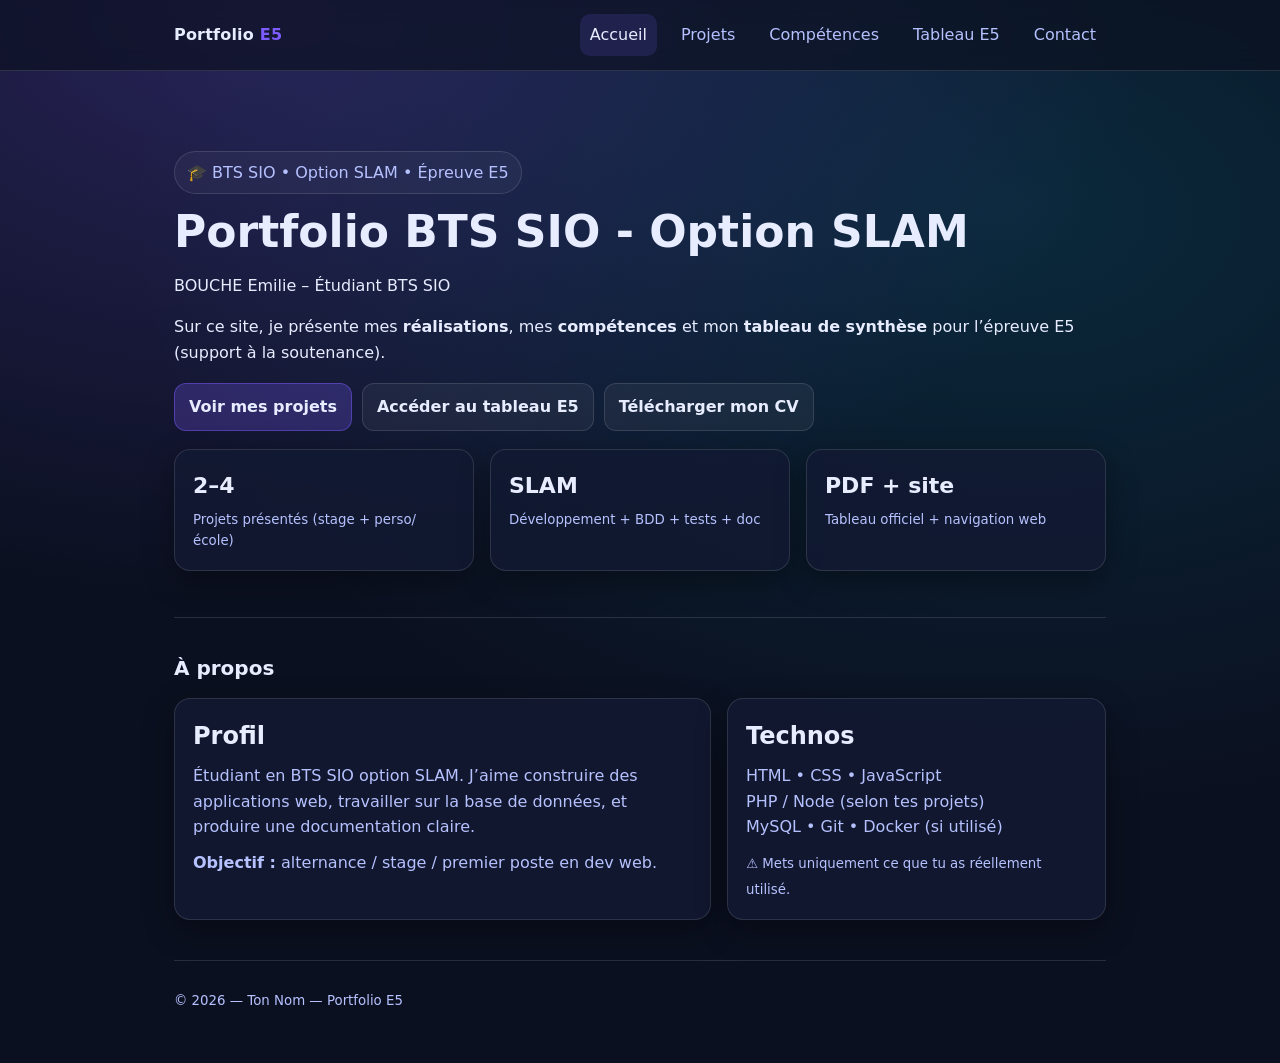
==== index.html @ 7d144c3a "Add files via upload" ====
<!doctype html>
<html lang="fr">
<head>
  <meta charset="utf-8" />
  <meta name="viewport" content="width=device-width,initial-scale=1" />
  <title>Portfolio E5 — BTS SIO SLAM</title>
  <link rel="stylesheet" href="assets/css/style.css" />
  <script defer src="assets/js/main.js"></script>
</head>
<body>
  <header class="nav">
    <div class="nav-inner">
      <div class="brand">Portfolio <span>E5</span></div>
      <nav class="menu">
        <a href="index.html">Accueil</a>
        <a href="projets.html">Projets</a>
        <a href="competences.html">Compétences</a>
        <a href="tableau.html">Tableau E5</a>
        <a href="contact.html">Contact</a>
      </nav>
    </div>
  </header>

  <main class="container">
    <section class="hero">
      <div class="badge">🎓 BTS SIO • Option SLAM • Épreuve E5</div>
     <h1>Portfolio BTS SIO - Option SLAM</h1>
<p>BOUCHE Emilie – Étudiant BTS SIO</p>
        Sur ce site, je présente mes <b>réalisations</b>, mes <b>compétences</b> et mon <b>tableau de synthèse</b>
        pour l’épreuve E5 (support à la soutenance).
      </p>
      <div class="actions">
        <a class="btn primary" href="projets.html">Voir mes projets</a>
        <a class="btn" href="tableau.html">Accéder au tableau E5</a>
        <a class="btn" href="assets/docs/cv.pdf" target="_blank" rel="noopener">Télécharger mon CV</a>
      </div>

      <div class="grid kpis">
        <div class="card kpi">
          <strong>2–4</strong>
          <small>Projets présentés (stage + perso/école)</small>
        </div>
        <div class="card kpi">
          <strong>SLAM</strong>
          <small>Développement + BDD + tests + doc</small>
        </div>
        <div class="card kpi">
          <strong>PDF + site</strong>
          <small>Tableau officiel + navigation web</small>
        </div>
      </div>
    </section>

    <div class="hr"></div>

    <section>
      <h2 class="section-title">À propos</h2>
      <div class="grid two-cols">
        <div class="card left">
          <h2>Profil</h2>
          <p>
            Étudiant en BTS SIO option SLAM. J’aime construire des applications web, travailler sur la base de données,
            et produire une documentation claire.
          </p>
          <p style="margin-top:10px">
            <b>Objectif :</b> alternance / stage / premier poste en dev web.
          </p>
        </div>
        <div class="card right">
          <h2>Technos</h2>
          <p>HTML • CSS • JavaScript</p>
          <p>PHP / Node (selon tes projets)</p>
          <p>MySQL • Git • Docker (si utilisé)</p>
          <p style="margin-top:10px"><small>⚠️ Mets uniquement ce que tu as réellement utilisé.</small></p>
        </div>
      </div>
    </section>

    <footer class="footer">
      <small>© <span data-year></span> — Ton Nom — Portfolio E5</small>
    </footer>
  </main>
</body>
</html>
---- assets/css/style.css ----
:root{
  --bg:#0b1020;
  --card:#121a33;
  --text:#e7ecff;
  --muted:#b6c1ff;
  --accent:#7c5cff;
  --border:rgba(255,255,255,.12);
  --shadow: 0 10px 30px rgba(0,0,0,.35);
  --radius:16px;
  --max: 980px;
}

*{box-sizing:border-box}
html{scroll-behavior:smooth}
body{
  margin:0;
  font-family: system-ui, -apple-system, Segoe UI, Roboto, Arial, sans-serif;
  background: radial-gradient(900px 600px at 20% 0%, rgba(124,92,255,.25), transparent),
              radial-gradient(900px 600px at 80% 20%, rgba(0,220,255,.12), transparent),
              var(--bg);
  color:var(--text);
  line-height:1.6;
}

a{color:inherit; text-decoration:none}
a:hover{opacity:.9}

.container{max-width:var(--max); margin:0 auto; padding:24px}

.nav{
  position:sticky; top:0; z-index:10;
  backdrop-filter: blur(10px);
  background: rgba(11,16,32,.65);
  border-bottom: 1px solid var(--border);
}
.nav-inner{
  max-width: var(--max);
  margin:0 auto;
  padding: 14px 24px;
  display:flex; align-items:center; justify-content:space-between;
  gap:16px;
}
.brand{font-weight:800; letter-spacing:.2px}
.brand span{color:var(--accent)}
.menu{display:flex; gap:14px; flex-wrap:wrap}
.menu a{
  padding:8px 10px;
  border-radius: 10px;
  color:var(--muted);
}
.menu a.active, .menu a:hover{
  background: rgba(124,92,255,.15);
  color: var(--text);
}

.hero{
  padding: 56px 0 24px;
}
.badge{
  display:inline-flex;
  gap:8px;
  align-items:center;
  border: 1px solid var(--border);
  padding: 8px 12px;
  border-radius: 999px;
  color: var(--muted);
  background: rgba(255,255,255,.04);
}
h1{font-size: clamp(28px, 4vw, 44px); line-height:1.1; margin:14px 0}
.lead{color:var(--muted); max-width: 70ch}

.grid{
  display:grid;
  grid-template-columns: repeat(12, 1fr);
  gap: 16px;
}

.card{
  background: rgba(18,26,51,.8);
  border: 1px solid var(--border);
  border-radius: var(--radius);
  padding: 18px;
  box-shadow: var(--shadow);
}
.card h2{margin:0 0 8px}
.card p{margin:0; color: var(--muted)}
.card small{color: var(--muted)}

.kpis{margin-top:18px}
.kpi{
  grid-column: span 4;
  display:flex;
  flex-direction:column;
  gap:6px;
}
.kpi strong{font-size: 22px}

.actions{display:flex; gap:10px; flex-wrap:wrap; margin-top:18px}
.btn{
  display:inline-flex; align-items:center; justify-content:center;
  gap:10px;
  padding: 10px 14px;
  border-radius: 12px;
  border: 1px solid var(--border);
  background: rgba(255,255,255,.05);
  color: var(--text);
  font-weight: 600;
}
.btn.primary{
  background: rgba(124,92,255,.25);
  border-color: rgba(124,92,255,.45);
}
.btn:hover{transform: translateY(-1px)}
.btn:active{transform: translateY(0px)}

.section-title{margin: 34px 0 14px; font-size: 20px}
.hr{
  height:1px;
  background: var(--border);
  margin: 22px 0;
}

.project-card{grid-column: span 6}
.project-card .meta{display:flex; gap:10px; flex-wrap:wrap; margin-top:10px}
.tag{
  font-size: 12px;
  padding: 4px 10px;
  border: 1px solid var(--border);
  border-radius: 999px;
  color: var(--muted);
  background: rgba(255,255,255,.03);
}

.two-cols .left{grid-column: span 7}
.two-cols .right{grid-column: span 5}

.footer{
  margin-top: 40px;
  padding: 26px 0;
  color: var(--muted);
  border-top: 1px solid var(--border);
}

.embed{
  width:100%;
  height: 78vh;
  border: 1px solid var(--border);
  border-radius: var(--radius);
  background: rgba(255,255,255,.03);
}

@media (max-width: 860px){
  .kpi{grid-column: span 12}
  .project-card{grid-column: span 12}
  .two-cols .left, .two-cols .right{grid-column: span 12}
}
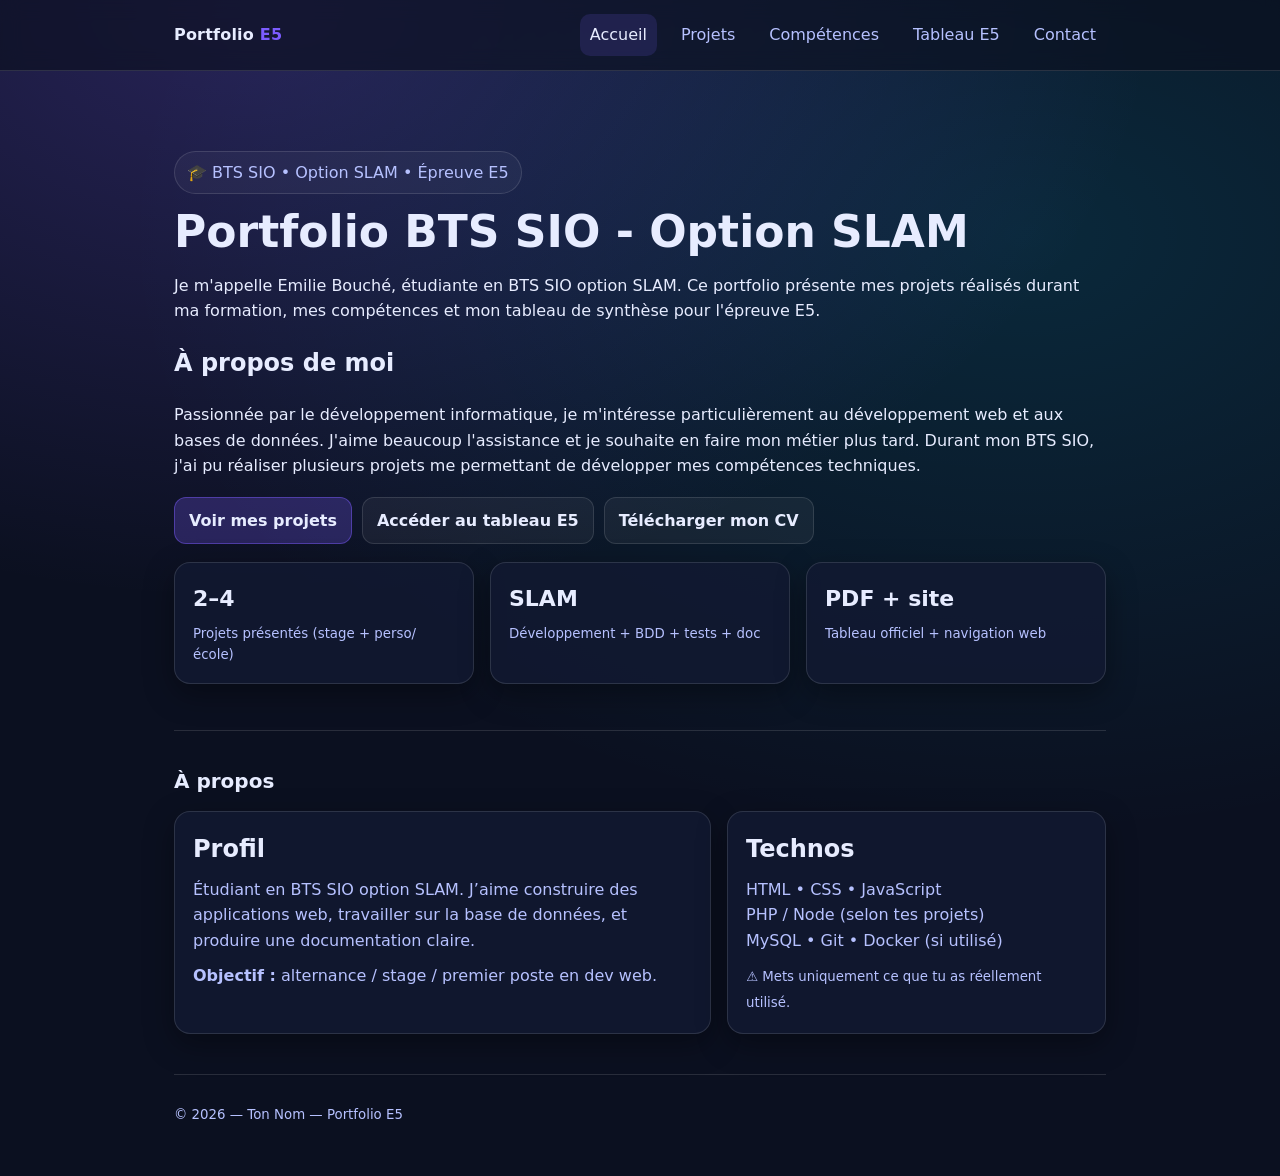
==== commit cd05a12c: "Add files via upload" ====
--- a/index.html
+++ b/index.html
@@ -25,10 +25,22 @@
     <section class="hero">
       <div class="badge">🎓 BTS SIO • Option SLAM • Épreuve E5</div>
      <h1>Portfolio BTS SIO - Option SLAM</h1>
-<p>BOUCHE Emilie – Étudiant BTS SIO</p>
-        Sur ce site, je présente mes <b>réalisations</b>, mes <b>compétences</b> et mon <b>tableau de synthèse</b>
-        pour l’épreuve E5 (support à la soutenance).
-      </p>
+
+<p>
+Je m'appelle Emilie Bouché, étudiante en BTS SIO option SLAM.
+Ce portfolio présente mes projets réalisés durant ma formation,
+mes compétences et mon tableau de synthèse pour l'épreuve E5.
+</p>
+
+<h2>À propos de moi</h2>
+
+<p>
+Passionnée par le développement informatique, je m'intéresse
+particulièrement au développement web et aux bases de données.
+J'aime beaucoup l'assistance et je souhaite en faire mon métier plus tard.
+Durant mon BTS SIO, j'ai pu réaliser plusieurs projets me
+permettant de développer mes compétences techniques.
+</p>
       <div class="actions">
         <a class="btn primary" href="projets.html">Voir mes projets</a>
         <a class="btn" href="tableau.html">Accéder au tableau E5</a>
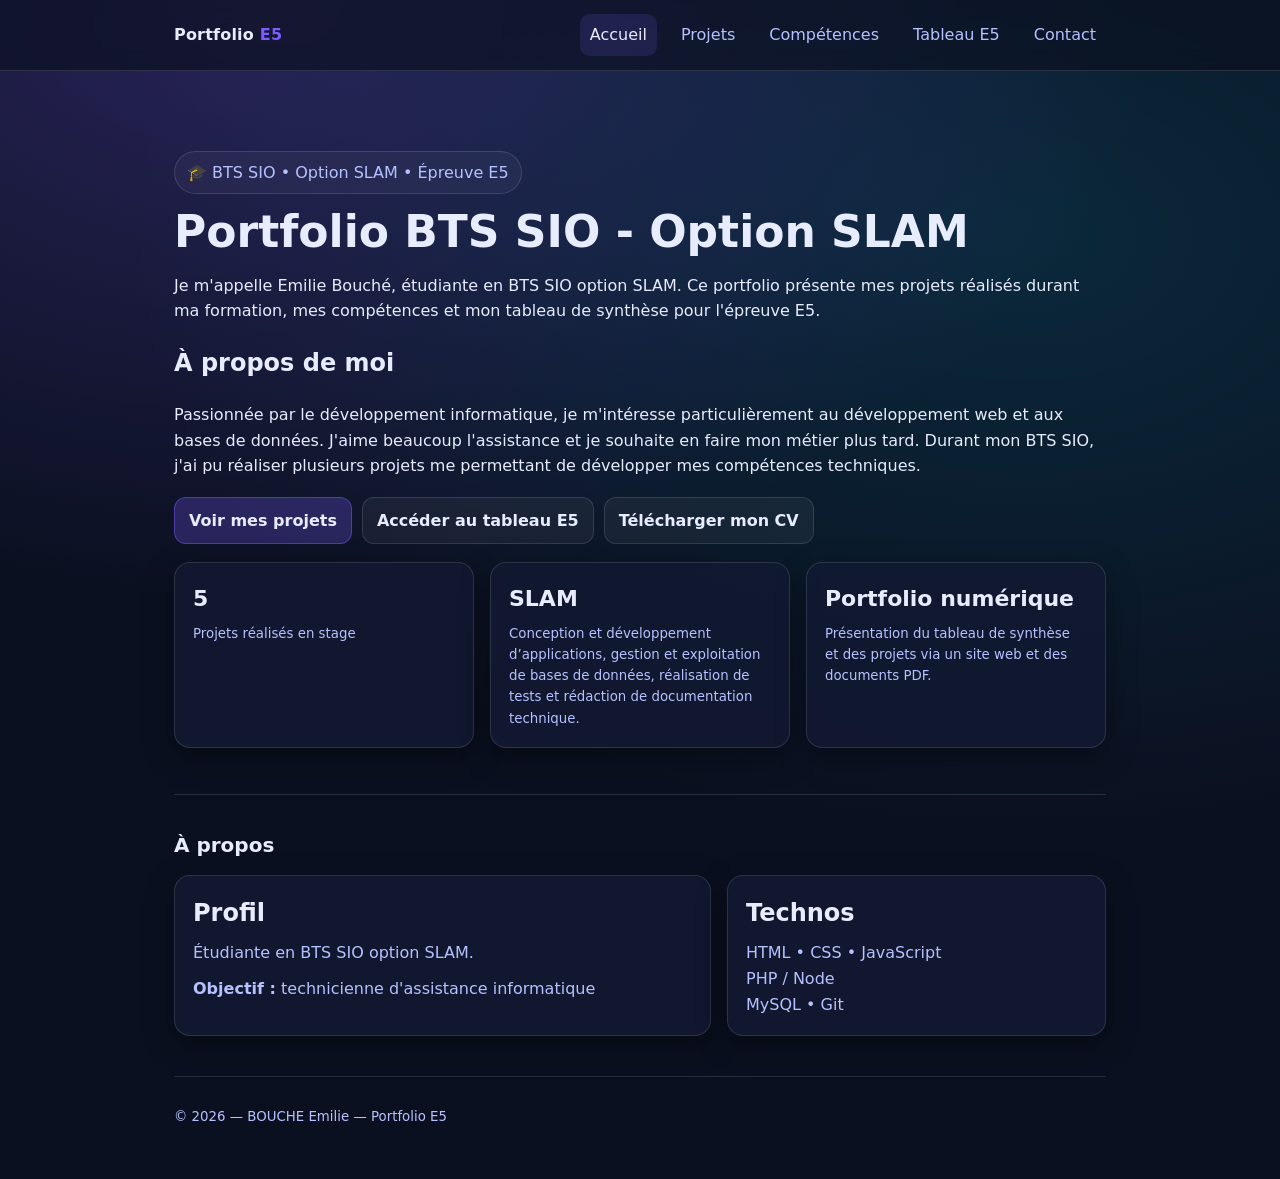
==== commit c62c9b9c: "Add files via upload" ====
--- a/index.html
+++ b/index.html
@@ -49,16 +49,17 @@
 
       <div class="grid kpis">
         <div class="card kpi">
-          <strong>2–4</strong>
-          <small>Projets présentés (stage + perso/école)</small>
+          <strong>5</strong>
+          <small>Projets réalisés en stage</small>
         </div>
         <div class="card kpi">
           <strong>SLAM</strong>
-          <small>Développement + BDD + tests + doc</small>
+          <small>Conception et développement d’applications, gestion et exploitation de bases de données, réalisation de tests et rédaction de documentation technique.</small>
         </div>
         <div class="card kpi">
-          <strong>PDF + site</strong>
-          <small>Tableau officiel + navigation web</small>
+          <strong>Portfolio numérique</strong>
+          <small>Présentation du tableau de synthèse et des projets
+                 via un site web et des documents PDF.</small>
         </div>
       </div>
     </section>
@@ -71,25 +72,23 @@
         <div class="card left">
           <h2>Profil</h2>
           <p>
-            Étudiant en BTS SIO option SLAM. J’aime construire des applications web, travailler sur la base de données,
-            et produire une documentation claire.
+            Étudiante en BTS SIO option SLAM.
           </p>
           <p style="margin-top:10px">
-            <b>Objectif :</b> alternance / stage / premier poste en dev web.
+            <b>Objectif :</b> technicienne d'assistance informatique 
           </p>
         </div>
         <div class="card right">
           <h2>Technos</h2>
           <p>HTML • CSS • JavaScript</p>
-          <p>PHP / Node (selon tes projets)</p>
-          <p>MySQL • Git • Docker (si utilisé)</p>
-          <p style="margin-top:10px"><small>⚠️ Mets uniquement ce que tu as réellement utilisé.</small></p>
+          <p>PHP / Node </p>
+          <p>MySQL • Git </p>
         </div>
       </div>
     </section>
 
     <footer class="footer">
-      <small>© <span data-year></span> — Ton Nom — Portfolio E5</small>
+      <small>© <span data-year></span> — BOUCHE Emilie — Portfolio E5</small>
     </footer>
   </main>
 </body>
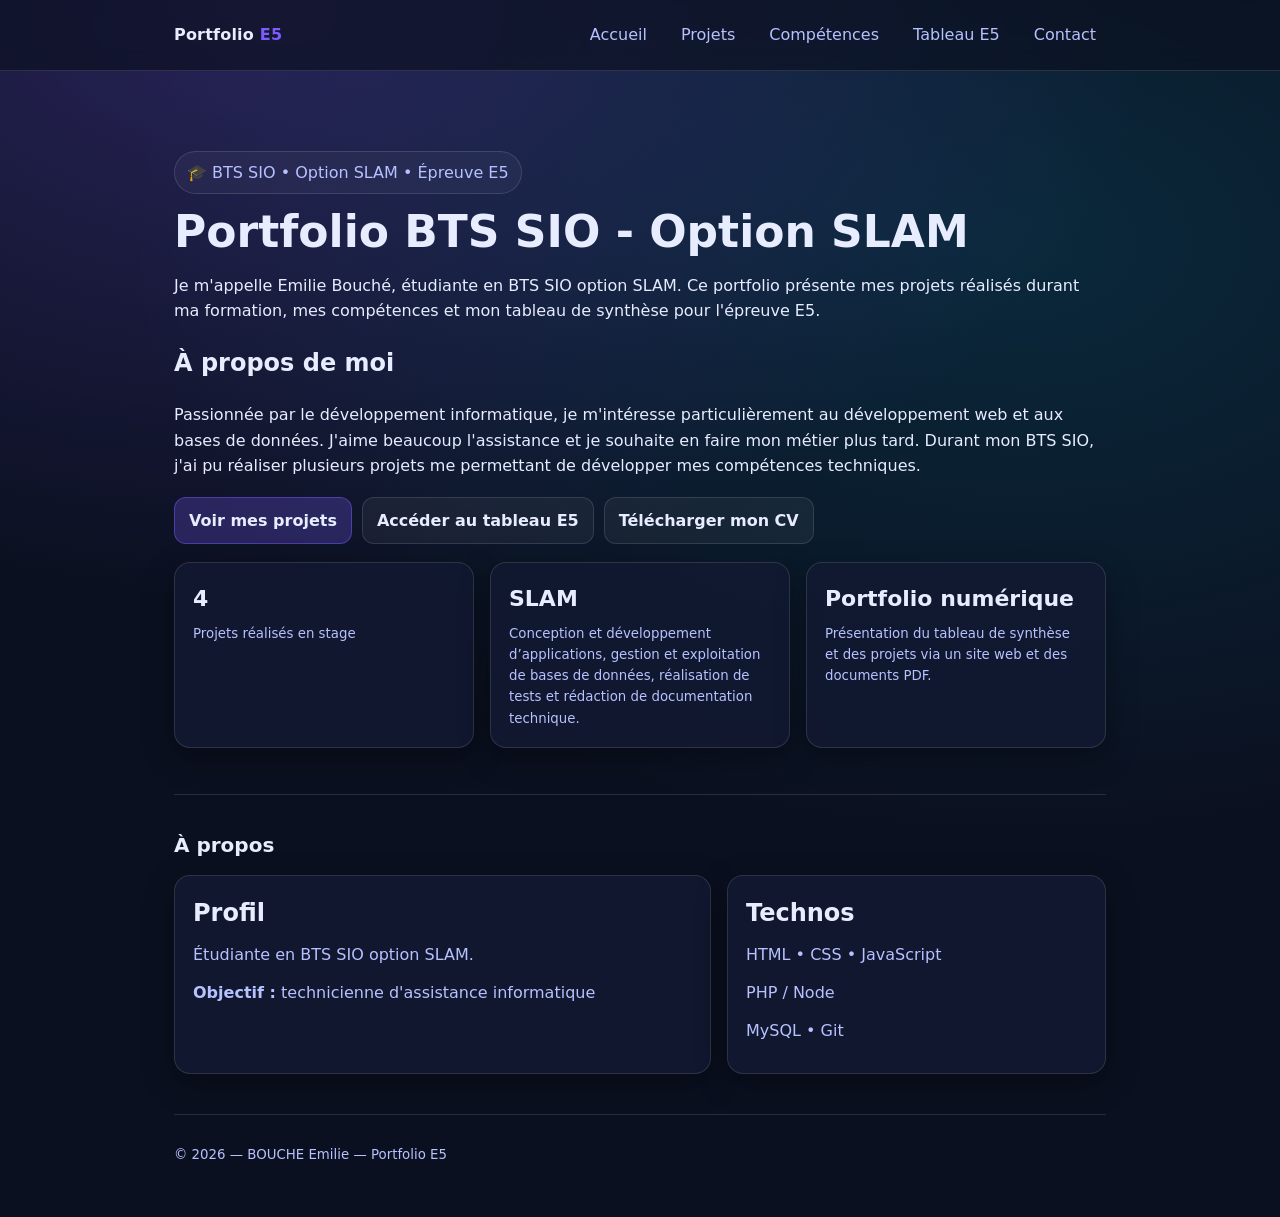
==== commit fda55a0c: "Add files via upload" ====
--- a/index.html
+++ b/index.html
@@ -49,7 +49,7 @@
 
       <div class="grid kpis">
         <div class="card kpi">
-          <strong>5</strong>
+          <strong>4</strong>
           <small>Projets réalisés en stage</small>
         </div>
         <div class="card kpi">
--- a/assets/css/style.css
+++ b/assets/css/style.css
@@ -7,150 +7,349 @@
   --border:rgba(255,255,255,.12);
   --shadow: 0 10px 30px rgba(0,0,0,.35);
   --radius:16px;
-  --max: 980px;
-}
-
-*{box-sizing:border-box}
-html{scroll-behavior:smooth}
+  --max:980px;
+}
+
+*{
+  box-sizing:border-box;
+}
+
+html{
+  scroll-behavior:smooth;
+}
+
 body{
   margin:0;
-  font-family: system-ui, -apple-system, Segoe UI, Roboto, Arial, sans-serif;
-  background: radial-gradient(900px 600px at 20% 0%, rgba(124,92,255,.25), transparent),
-              radial-gradient(900px 600px at 80% 20%, rgba(0,220,255,.12), transparent),
-              var(--bg);
+  font-family:system-ui, -apple-system, Segoe UI, Roboto, Arial, sans-serif;
+  background:
+    radial-gradient(900px 600px at 20% 0%, rgba(124,92,255,.25), transparent),
+    radial-gradient(900px 600px at 80% 20%, rgba(0,220,255,.12), transparent),
+    var(--bg);
   color:var(--text);
   line-height:1.6;
 }
 
-a{color:inherit; text-decoration:none}
-a:hover{opacity:.9}
-
-.container{max-width:var(--max); margin:0 auto; padding:24px}
+a{
+  color:inherit;
+  text-decoration:none;
+}
+
+a:hover{
+  opacity:.9;
+}
+
+.container{
+  max-width:var(--max);
+  margin:0 auto;
+  padding:24px;
+}
+
+/* NAVIGATION */
 
 .nav{
-  position:sticky; top:0; z-index:10;
-  backdrop-filter: blur(10px);
-  background: rgba(11,16,32,.65);
-  border-bottom: 1px solid var(--border);
-}
+  position:sticky;
+  top:0;
+  z-index:10;
+  backdrop-filter:blur(10px);
+  background:rgba(11,16,32,.65);
+  border-bottom:1px solid var(--border);
+}
+
 .nav-inner{
-  max-width: var(--max);
+  max-width:var(--max);
   margin:0 auto;
-  padding: 14px 24px;
-  display:flex; align-items:center; justify-content:space-between;
+  padding:14px 24px;
+  display:flex;
+  align-items:center;
+  justify-content:space-between;
   gap:16px;
 }
-.brand{font-weight:800; letter-spacing:.2px}
-.brand span{color:var(--accent)}
-.menu{display:flex; gap:14px; flex-wrap:wrap}
+
+.brand{
+  font-weight:800;
+  letter-spacing:.2px;
+}
+
+.brand span{
+  color:var(--accent);
+}
+
+.menu{
+  display:flex;
+  gap:14px;
+  flex-wrap:wrap;
+}
+
 .menu a{
   padding:8px 10px;
-  border-radius: 10px;
-  color:var(--muted);
-}
-.menu a.active, .menu a:hover{
-  background: rgba(124,92,255,.15);
-  color: var(--text);
-}
+  border-radius:10px;
+  color:var(--muted);
+}
+
+.menu a.active,
+.menu a:hover{
+  background:rgba(124,92,255,.15);
+  color:var(--text);
+}
+
+/* HERO */
 
 .hero{
-  padding: 56px 0 24px;
-}
+  padding:56px 0 24px;
+}
+
 .badge{
   display:inline-flex;
+  align-items:center;
   gap:8px;
-  align-items:center;
-  border: 1px solid var(--border);
-  padding: 8px 12px;
-  border-radius: 999px;
-  color: var(--muted);
-  background: rgba(255,255,255,.04);
-}
-h1{font-size: clamp(28px, 4vw, 44px); line-height:1.1; margin:14px 0}
-.lead{color:var(--muted); max-width: 70ch}
+  padding:8px 12px;
+  border:1px solid var(--border);
+  border-radius:999px;
+  color:var(--muted);
+  background:rgba(255,255,255,.04);
+}
+
+h1{
+  font-size:clamp(28px, 4vw, 44px);
+  line-height:1.1;
+  margin:14px 0;
+}
+
+.lead{
+  color:var(--muted);
+  max-width:70ch;
+}
+
+/* GRILLES */
 
 .grid{
   display:grid;
-  grid-template-columns: repeat(12, 1fr);
-  gap: 16px;
-}
+  grid-template-columns:repeat(12, 1fr);
+  gap:16px;
+}
+
+.skills-grid{
+  display:grid;
+  grid-template-columns:repeat(auto-fit, minmax(420px, 1fr));
+  gap:25px;
+  margin-top:25px;
+}
+
+/* CARTES */
 
 .card{
-  background: rgba(18,26,51,.8);
-  border: 1px solid var(--border);
-  border-radius: var(--radius);
-  padding: 18px;
-  box-shadow: var(--shadow);
-}
-.card h2{margin:0 0 8px}
-.card p{margin:0; color: var(--muted)}
-.card small{color: var(--muted)}
-
-.kpis{margin-top:18px}
+  background:rgba(18,26,51,.8);
+  border:1px solid var(--border);
+  border-radius:var(--radius);
+  padding:18px;
+  box-shadow:var(--shadow);
+}
+
+.card h2{
+  margin:0 0 10px;
+}
+
+.card p{
+  margin:0 0 12px;
+  color:var(--muted);
+}
+
+.card small{
+  color:var(--muted);
+}
+
+.card ul{
+  padding-left:18px;
+  margin:0;
+}
+
+.card li{
+  margin-bottom:8px;
+  line-height:1.5;
+}
+
+/* KPIS */
+
+.kpis{
+  margin-top:18px;
+}
+
 .kpi{
-  grid-column: span 4;
+  grid-column:span 4;
   display:flex;
   flex-direction:column;
   gap:6px;
 }
-.kpi strong{font-size: 22px}
-
-.actions{display:flex; gap:10px; flex-wrap:wrap; margin-top:18px}
+
+.kpi strong{
+  font-size:22px;
+}
+
+/* BOUTONS */
+
+.actions{
+  display:flex;
+  gap:10px;
+  flex-wrap:wrap;
+  margin-top:18px;
+}
+
 .btn{
-  display:inline-flex; align-items:center; justify-content:center;
+  display:inline-flex;
+  align-items:center;
+  justify-content:center;
   gap:10px;
-  padding: 10px 14px;
-  border-radius: 12px;
-  border: 1px solid var(--border);
-  background: rgba(255,255,255,.05);
-  color: var(--text);
-  font-weight: 600;
-}
+  padding:10px 14px;
+  border-radius:12px;
+  border:1px solid var(--border);
+  background:rgba(255,255,255,.05);
+  color:var(--text);
+  font-weight:600;
+  transition:transform .2s ease, background .2s ease;
+}
+
 .btn.primary{
-  background: rgba(124,92,255,.25);
-  border-color: rgba(124,92,255,.45);
-}
-.btn:hover{transform: translateY(-1px)}
-.btn:active{transform: translateY(0px)}
-
-.section-title{margin: 34px 0 14px; font-size: 20px}
+  background:rgba(124,92,255,.25);
+  border-color:rgba(124,92,255,.45);
+}
+
+.btn:hover{
+  transform:translateY(-1px);
+}
+
+.btn:active{
+  transform:translateY(0);
+}
+
+/* DIVERS */
+
+.section-title{
+  margin:34px 0 14px;
+  font-size:20px;
+}
+
 .hr{
   height:1px;
-  background: var(--border);
-  margin: 22px 0;
-}
-
-.project-card{grid-column: span 6}
-.project-card .meta{display:flex; gap:10px; flex-wrap:wrap; margin-top:10px}
+  background:var(--border);
+  margin:22px 0;
+}
+
 .tag{
-  font-size: 12px;
-  padding: 4px 10px;
-  border: 1px solid var(--border);
-  border-radius: 999px;
-  color: var(--muted);
-  background: rgba(255,255,255,.03);
-}
-
-.two-cols .left{grid-column: span 7}
-.two-cols .right{grid-column: span 5}
+  font-size:12px;
+  padding:4px 10px;
+  border:1px solid var(--border);
+  border-radius:999px;
+  color:var(--muted);
+  background:rgba(255,255,255,.03);
+}
+
+.project-card{
+  grid-column:span 6;
+}
+
+.project-card .meta{
+  display:flex;
+  gap:10px;
+  flex-wrap:wrap;
+  margin-top:10px;
+}
+
+.two-cols .left{
+  grid-column:span 7;
+}
+
+.two-cols .right{
+  grid-column:span 5;
+}
 
 .footer{
-  margin-top: 40px;
-  padding: 26px 0;
-  color: var(--muted);
-  border-top: 1px solid var(--border);
+  margin-top:40px;
+  padding:26px 0;
+  color:var(--muted);
+  border-top:1px solid var(--border);
 }
 
 .embed{
   width:100%;
-  height: 78vh;
-  border: 1px solid var(--border);
-  border-radius: var(--radius);
-  background: rgba(255,255,255,.03);
-}
+  height:78vh;
+  border:1px solid var(--border);
+  border-radius:var(--radius);
+  background:rgba(255,255,255,.03);
+}
+
+/* IMAGES ZOOMABLES */
+
+.zoomable{
+  cursor:zoom-in;
+  transition:transform .2s ease;
+}
+
+.zoomable:hover{
+  transform:scale(1.03);
+}
+
+/* LIGHTBOX */
+
+#lightbox{
+  position:fixed;
+  top:0;
+  left:0;
+  width:100%;
+  height:100%;
+  display:none;
+  justify-content:center;
+  align-items:center;
+  background:rgba(0,0,0,.8);
+  z-index:999;
+  animation:fadeIn .3s ease;
+}
+
+#lightbox img{
+  max-width:85%;
+  max-height:85%;
+  border-radius:12px;
+  transform:scale(.7);
+  animation:zoomIn .3s ease forwards;
+}
+
+@keyframes zoomIn{
+  from{
+    transform:scale(.7);
+    opacity:0;
+  }
+  to{
+    transform:scale(1);
+    opacity:1;
+  }
+}
+
+@keyframes fadeIn{
+  from{
+    opacity:0;
+  }
+  to{
+    opacity:1;
+  }
+}
+
+/* RESPONSIVE */
 
 @media (max-width: 860px){
-  .kpi{grid-column: span 12}
-  .project-card{grid-column: span 12}
-  .two-cols .left, .two-cols .right{grid-column: span 12}
-}+  .kpi{
+    grid-column:span 12;
+  }
+
+  .project-card{
+    grid-column:span 12;
+  }
+
+  .two-cols .left,
+  .two-cols .right{
+    grid-column:span 12;
+  }
+
+  .skills-grid{
+    grid-template-columns:1fr;
+  }
+}
+
